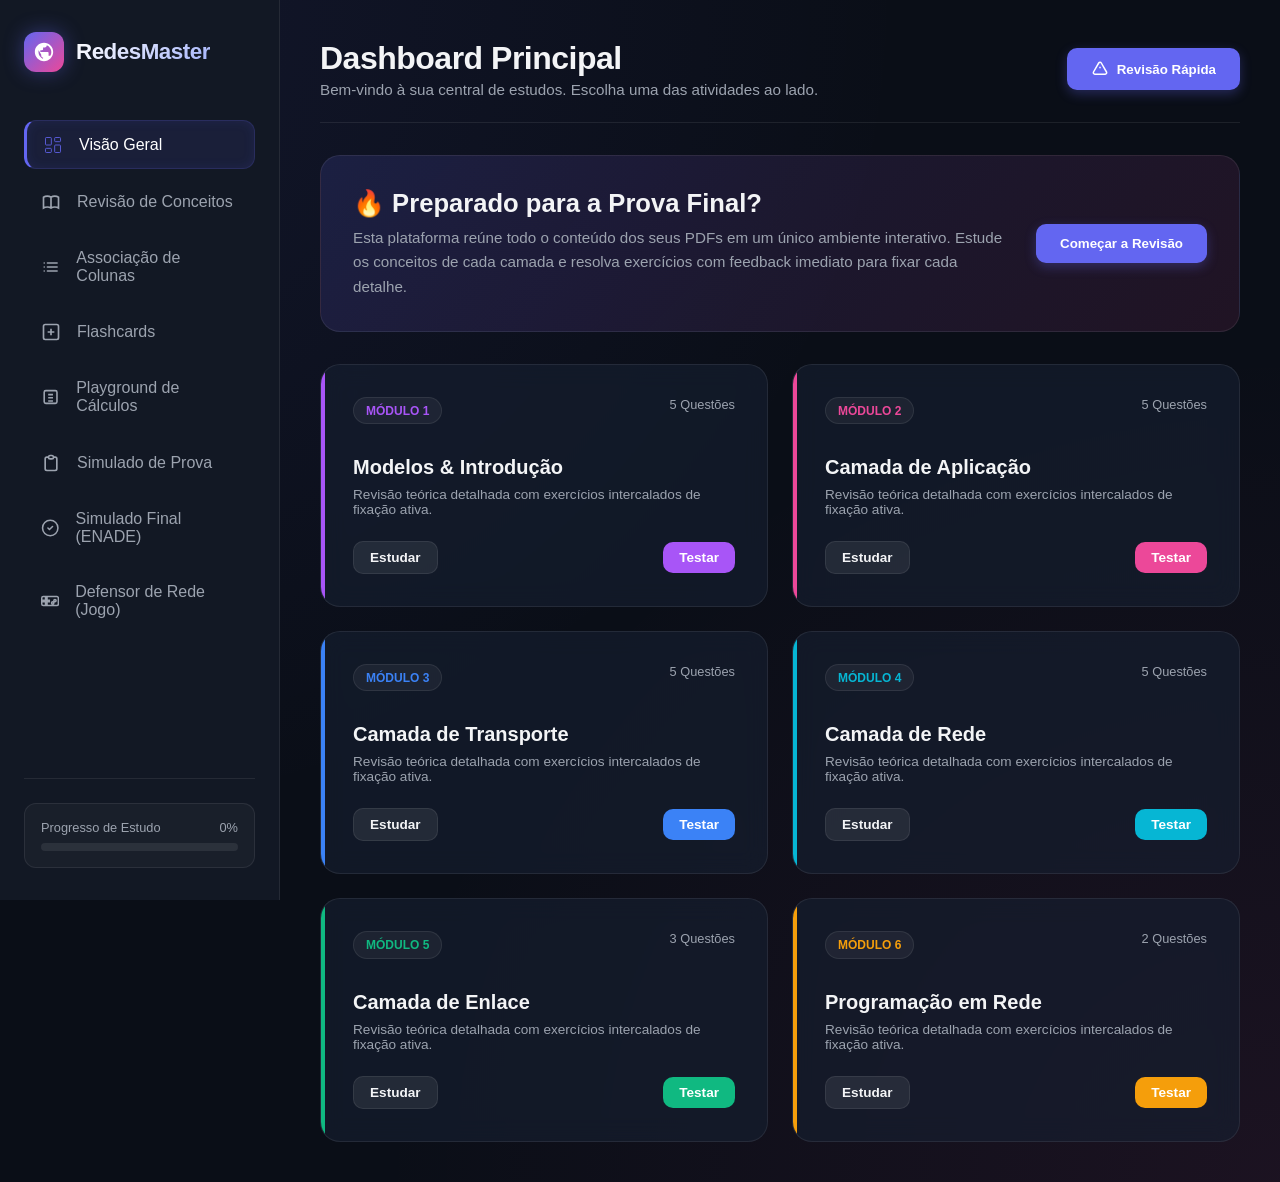
==== index.html @ 24c1bc9f "adicionando simulado e ajustando estrutura" ====
<!DOCTYPE html>
<html lang="pt-BR">
<head>
  <meta charset="UTF-8">
  <meta name="viewport" content="width=device-width, initial-scale=1.0">
  <meta http-equiv="Content-Security-Policy" content="default-src 'self'; script-src 'self' 'unsafe-inline'; style-src 'self' 'unsafe-inline' https://fonts.googleapis.com; font-src 'self' https://fonts.gstatic.com; img-src 'self' data:; connect-src 'self';">
  <title>RedesMaster - Plataforma de Revisão Final de Redes</title>
  <link rel="stylesheet" href="assets/css/styles.css">
</head>
<body>
  <div id="app-container">
    <!-- Sidebar Menu -->
    <aside>
      <div class="logo-container">
        <div class="logo-icon">
          <svg viewBox="0 0 24 24">
            <path d="M12 2C6.48 2 2 6.48 2 12s4.48 10 10 10 10-4.48 10-10S17.52 2 12 2zm1 17.93c-3.95-.49-7-3.85-7-7.93 0-.62.08-1.21.21-1.79L9 15v1c0 1.1.9 2 2 2v1.93zm6.9-2.54c-.26-.81-1-1.39-1.9-1.39h-1v-3c0-.55-.45-1-1-1H8v-2h2c.55 0 1-.45 1-1V7h2c1.1 0 2-.9 2-2v-.41c2.93 1.19 5 4.06 5 7.41 0 2.08-.8 3.97-2.1 5.39z"/>
          </svg>
        </div>
        <span class="logo-text">RedesMaster</span>
      </div>

      <nav>
        <a class="nav-item active" data-view="dashboard">
          <svg viewBox="0 0 24 24"><rect x="3" y="3" width="7" height="9" rx="1"/><rect x="14" y="3" width="7" height="5" rx="1"/><rect x="14" y="12" width="7" height="9" rx="1"/><rect x="3" y="16" width="7" height="5" rx="1"/></svg>
          Visão Geral
        </a>
        <a class="nav-item" data-view="concepts">
          <svg viewBox="0 0 24 24"><path d="M12 6.253v13m0-13C10.832 5.477 9.246 5 7.5 5S4.168 5.477 3 6.253v13C4.168 18.477 5.754 18 7.5 18s3.332.477 4.5 1.253m0-13C13.168 5.477 14.754 5 16.5 5c1.747 0 3.332.477 4.5 1.253v13C19.832 18.477 18.247 18 16.5 18c-1.746 0-3.332.477-4.5 1.253" stroke-width="2" stroke-linecap="round"/></svg>
          Revisão de Conceitos
        </a>
        <a class="nav-item" data-view="matching">
          <svg viewBox="0 0 24 24"><path d="M8 7h12M8 12h12M8 17h12M4 7h.01M4 12h.01M4 17h.01" stroke-width="2" stroke-linecap="round"/></svg>
          Associação de Colunas
        </a>
        <a class="nav-item" data-view="flashcards">
          <svg viewBox="0 0 24 24"><rect x="3" y="3" width="18" height="18" rx="2" stroke-width="2"/><path d="M12 8v8M8 12h8" stroke-width="2"/></svg>
          Flashcards
        </a>
        <a class="nav-item" data-view="calculators">
          <svg viewBox="0 0 24 24"><rect x="4" y="4" width="16" height="16" rx="2" stroke-width="2"/><path d="M9 9h6M9 13h6M9 17h6" stroke-width="2"/></svg>
          Playground de Cálculos
        </a>
        <a class="nav-item" data-view="simulado">
          <svg viewBox="0 0 24 24"><path d="M9 5H7a2 2 0 00-2 2v12a2 2 0 002 2h10a2 2 0 002-2V7a2 2 0 00-2-2h-2M9 5a2 2 0 002 2h2a2 2 0 002-2M9 5a2 2 0 012-2h2a2 2 0 012 2" stroke-width="2" stroke-linecap="round"/></svg>
          Simulado de Prova
        </a>
        <a class="nav-item" data-view="simulado-final">
          <svg viewBox="0 0 24 24" fill="none" stroke="currentColor" stroke-width="2" stroke-linecap="round" stroke-linejoin="round"><path d="M9 12l2 2 4-4"/><circle cx="12" cy="12" r="10"/></svg>
          Simulado Final (ENADE)
        </a>
        <a class="nav-item" data-view="game">
          <svg viewBox="0 0 24 24"><path d="M21 6H3c-1.1 0-2 .9-2 2v8c0 1.1.9 2 2 2h18c1.1 0 2-.9 2-2V8c0-1.1-.9-2-2-2zm-10 7H8v3H6v-3H3v-2h3V8h2v3h3v2zm4.5 3c-.83 0-1.5-.67-1.5-1.5s.67-1.5 1.5-1.5 1.5.67 1.5 1.5-.67 1.5-1.5 1.5zm3-3c-.83 0-1.5-.67-1.5-1.5s.67-1.5 1.5-1.5 1.5.67 1.5 1.5-.67 1.5-1.5 1.5z" stroke-width="2" stroke-linecap="round"/></svg>
          Defensor de Rede (Jogo)
        </a>
      </nav>

      <div class="sidebar-footer">
        <div class="progress-widget">
          <div class="progress-widget-header">
            <span>Progresso de Estudo</span>
            <span id="study-progress-text">0%</span>
          </div>
          <div class="progress-bar-bg">
            <div class="progress-bar-fill" id="study-progress-fill"></div>
          </div>
        </div>
      </div>
    </aside>

    <!-- Main Content Area -->
    <main>
      <!-- Header -->
      <header class="content-header">
        <div class="header-title">
          <h1 id="view-title">Dashboard Principal</h1>
          <p id="view-subtitle">Bem-vindo à sua central de estudos. Escolha uma das atividades ao lado.</p>
        </div>
        <div class="header-actions">
          <button class="btn" id="quick-quiz-btn">
            <svg style="width:18px;height:18px;fill:none;stroke:currentColor;stroke-width:2" viewBox="0 0 24 24"><path d="M12 9v2m0 4h.01m-6.938 4h13.856c1.54 0 2.502-1.667 1.732-3L13.732 4c-.77-1.333-2.694-1.333-3.464 0L3.34 16c-.77 1.333.192 3 1.732 3z"/></svg>
            Revisão Rápida
          </button>
        </div>
      </header>

      <!-- Dashboard View -->
      <section id="dashboard-view" class="view-section active">
        <div style="background: linear-gradient(135deg, rgba(99, 102, 241, 0.15), rgba(236, 72, 153, 0.1)); border: 1px solid rgba(255,255,255,0.08); padding: 2rem; border-radius: 20px; display: flex; align-items: center; justify-content: space-between; gap: 2rem; margin-bottom: 2rem;">
          <div>
            <h2 style="font-family:'Space Grotesk',sans-serif; margin-bottom:0.5rem; font-size:1.6rem">🔥 Preparado para a Prova Final?</h2>
            <p style="color:var(--text-muted); line-height:1.6; font-size:0.95rem">Esta plataforma reúne todo o conteúdo dos seus PDFs em um único ambiente interativo. Estude os conceitos de cada camada e resolva exercícios com feedback imediato para fixar cada detalhe.</p>
          </div>
          <button class="btn" onclick="app.switchView('concepts')" style="flex-shrink:0">Começar a Revisão</button>
        </div>

        <div class="modules-grid" id="dashboard-modules">
          <!-- Populated by JavaScript -->
        </div>
      </section>

      <!-- Concepts View -->
      <section id="concepts-view" class="view-section">
        <div class="review-container">
          <div class="review-toc">
            <div class="toc-title">
              <svg style="width:20px;height:20px;stroke:currentColor;fill:none;stroke-width:2" viewBox="0 0 24 24"><path d="M4 6h16M4 12h16M4 18h7"/></svg>
              Tópicos de Estudo
            </div>
            <div class="toc-list" id="concepts-toc-list">
              <!-- Populated by JavaScript -->
            </div>
          </div>
          <div class="review-content" id="concepts-content-area">
            <!-- Populated by JavaScript -->
          </div>
        </div>
      </section>

      <!-- Matching View -->
      <section id="matching-view" class="view-section">
        <div class="concept-block" style="margin-bottom: 2rem;">
          <h2 class="concept-title">Associação de Protocolos & Camadas</h2>
          <p style="color:var(--text-muted); margin-bottom:1rem; line-height:1.6">Teste seus conhecimentos correlacionando os protocolos à sua respectiva camada ou informação de porta. Clique em um protocolo na coluna da esquerda e, em seguida, na resposta correspondente na coluna da direita.</p>
          
          <div class="matching-board">
            <div class="matching-column" id="matching-left-col">
              <h4>Protocolo</h4>
              <!-- Populated by JavaScript -->
            </div>
            <div class="matching-column" id="matching-right-col">
              <h4>Camada / Informação</h4>
              <!-- Populated by JavaScript -->
            </div>
          </div>

          <div style="display:flex; justify-content:space-between; align-items:center; margin-top:2rem">
            <span id="matching-score" style="font-weight:600; color:var(--success)">Acertos: 0 / 9</span>
            <button class="btn btn-secondary" id="reset-matching-btn">Embaralhar & Reiniciar</button>
          </div>
        </div>
      </section>

      <!-- Flashcards View -->
      <section id="flashcards-view" class="view-section">
        <div class="flashcards-grid" id="flashcards-container">
          <!-- Populated by JavaScript -->
        </div>
      </section>

      <!-- Calculators View -->
      <section id="calculators-view" class="view-section">
        <div class="calculator-grid">
          <!-- Delay Calculator -->
          <div class="calc-card">
            <div class="calc-title">
              <svg viewBox="0 0 24 24"><circle cx="12" cy="12" r="10" stroke-width="2"/><path d="M12 6v6l4 2" stroke-width="2"/></svg>
              Cálculo de Atraso (Transmissão vs Propagação)
            </div>
            <p style="color:var(--text-muted); font-size:0.85rem">Ajuste os parâmetros abaixo para calcular o tempo total gasto para mover um pacote através de um link.</p>
            
            <div class="calc-form">
              <div class="form-group">
                <label class="form-label">Tamanho do Pacote (L)</label>
                <input type="number" id="calc-delay-L" class="form-control" value="1000">
                <select id="calc-delay-L-unit" class="form-control" style="margin-top:0.5rem">
                  <option value="bytes">Bytes</option>
                  <option value="bits">Bits</option>
                </select>
              </div>
              <div class="form-group">
                <label class="form-label">Velocidade de Transmissão (R)</label>
                <input type="number" id="calc-delay-R" class="form-control" value="10">
                <select id="calc-delay-R-unit" class="form-control" style="margin-top:0.5rem">
                  <option value="Mbps">Mbps (Megabits/s)</option>
                  <option value="Kbps">Kbps (Kilobits/s)</option>
                  <option value="bps">bps (bits/s)</option>
                </select>
              </div>
              <div class="form-group">
                <label class="form-label">Distância Física (d)</label>
                <input type="number" id="calc-delay-d" class="form-control" value="500">
                <select id="calc-delay-d-unit" class="form-control" style="margin-top:0.5rem">
                  <option value="km">Kilômetros (km)</option>
                  <option value="m">Metros (m)</option>
                </select>
              </div>
              <div class="form-group">
                <label class="form-label">Velocidade de Propagação (s)</label>
                <input type="number" id="calc-delay-s" class="form-control" value="200000">
                <select id="calc-delay-s-unit" class="form-control" style="margin-top:0.5rem">
                  <option value="km_s">km/s (ex: 200.000 para fibra)</option>
                  <option value="m_s">m/s (ex: 2.5 x 10^8)</option>
                </select>
              </div>
            </div>

            <div class="calc-results">
              <div class="calc-result-row">
                <span class="calc-result-label">Atraso de Transmissão (d_trans = L/R):</span>
                <span class="calc-result-value" id="res-dtrans">0.80 ms</span>
              </div>
              <div class="calc-result-row">
                <span class="calc-result-label">Atraso de Propagação (d_prop = d/s):</span>
                <span class="calc-result-value" id="res-dprop">2.50 ms</span>
              </div>
              <div class="calc-result-row" style="border-top:1.5px solid rgba(255,255,255,0.1); padding-top:0.75rem">
                <span class="calc-result-label" style="font-weight:600; color:#fff">Atraso Total Fim-a-Fim:</span>
                <span class="calc-result-value" id="res-dtotal" style="color:var(--color-accent); font-size:1.15rem">3.30 ms</span>
              </div>
            </div>
            
            <div class="calc-steps" id="delay-steps">
              <!-- Steps generated dynamically -->
            </div>
          </div>

          <!-- Subnetting Calculator -->
          <div class="calc-card">
            <div class="calc-title">
              <svg viewBox="0 0 24 24"><rect x="3" y="3" width="18" height="18" rx="2" stroke-width="2"/><path d="M7 7h10M7 12h10M7 17h10" stroke-width="2"/></svg>
              Calculadora de Sub-redes IPv4
            </div>
            <p style="color:var(--text-muted); font-size:0.85rem">Informe o endereço IP e a máscara CIDR para descobrir a faixa de IPs correspondente.</p>
            
            <div class="calc-form">
              <div class="form-group calc-form-full">
                <label class="form-label">Endereço IP (ex: 192.168.10.33 ou 200.223.226.70)</label>
                <input type="text" id="calc-subnet-ip" class="form-control" value="192.168.10.33">
              </div>
              <div class="form-group calc-form-full">
                <label class="form-label">Máscara de Sub-rede CIDR</label>
                <select id="calc-subnet-cidr" class="form-control">
                  <option value="30">/30 (255.255.255.252) - 2 Hosts Úteis</option>
                  <option value="29">/29 (255.255.255.248) - 6 Hosts Úteis</option>
                  <option value="28">/28 (255.255.255.240) - 14 Hosts Úteis</option>
                  <option value="27" selected>/27 (255.255.255.224) - 30 Hosts Úteis</option>
                  <option value="26">/26 (255.255.255.192) - 62 Hosts Úteis</option>
                  <option value="25">/25 (255.255.255.128) - 126 Hosts Úteis</option>
                  <option value="24">/24 (255.255.255.0) - 254 Hosts Úteis</option>
                  <option value="23">/23 (255.255.254.0) - 510 Hosts Úteis</option>
                  <option value="22">/22 (255.255.252.0) - 1022 Hosts Úteis</option>
                  <option value="16">/16 (255.255.0.0) - 65534 Hosts Úteis</option>
                  <option value="8">/8 (255.0.0.0) - 16777214 Hosts Úteis</option>
                </select>
              </div>
            </div>

            <div class="calc-results" id="subnet-results-container">
              <div class="calc-result-row">
                <span class="calc-result-label">Endereço de Rede:</span>
                <span class="calc-result-value" id="sub-res-net">192.168.10.32</span>
              </div>
              <div class="calc-result-row">
                <span class="calc-result-label">Máscara Decimal:</span>
                <span class="calc-result-value" id="sub-res-mask">255.255.255.224</span>
              </div>
              <div class="calc-result-row">
                <span class="calc-result-label">Primeiro Host Válido:</span>
                <span class="calc-result-value" id="sub-res-first">192.168.10.33</span>
              </div>
              <div class="calc-result-row">
                <span class="calc-result-label">Último Host Válido:</span>
                <span class="calc-result-value" id="sub-res-last">192.168.10.62</span>
              </div>
              <div class="calc-result-row">
                <span class="calc-result-label">Endereço de Broadcast:</span>
                <span class="calc-result-value" id="sub-res-broad" style="color:var(--error)">192.168.10.63</span>
              </div>
              <div class="calc-result-row">
                <span class="calc-result-label">Total de Hosts Úteis:</span>
                <span class="calc-result-value" id="sub-res-count" style="color:var(--success)">30</span>
              </div>
            </div>

            <div class="calc-steps" id="subnet-steps">
              <!-- Steps generated dynamically -->
            </div>
          </div>
        </div>
      </section>

      <!-- Simulado View -->
      <section id="simulado-view" class="view-section">
        <!-- Setup Screen -->
        <div id="simulado-setup" class="setup-container">
          <h2 class="setup-title">Configurar Simulado de Prova</h2>
          
          <div class="form-group">
            <label class="form-label">Tópico do Simulado</label>
            <select id="simulado-topic" class="form-control">
              <option value="all">Todas as Matérias (Aleatório)</option>
              <option value="1">Módulo 1: Modelos & Introdução</option>
              <option value="2">Módulo 2: Camada de Aplicação</option>
              <option value="3">Módulo 3: Camada de Transporte</option>
              <option value="4">Módulo 4: Camada de Rede</option>
              <option value="5">Módulo 5: Camada de Enlace</option>
              <option value="6">Módulo 6: Programação em Rede (Java)</option>
            </select>
          </div>

          <div class="form-group">
            <label class="form-label">Número de Questões</label>
            <select id="simulado-size" class="form-control">
              <option value="5">5 Questões (Rápido)</option>
              <option value="10" selected>10 Questões (Padrão)</option>
              <option value="15">15 Questões (Completo)</option>
              <option value="25">25 Questões (Exaustivo)</option>
            </select>
          </div>

          <button class="btn" id="start-simulado-btn" style="width: 100%; justify-content: center; margin-top: 1rem;">
            Iniciar Simulado
          </button>
        </div>

        <!-- Quiz Screen -->
        <div id="simulado-quiz-screen" class="quiz-wrapper" style="display: none;">
          <div class="quiz-header">
            <span id="quiz-progress-text">Questão 1 de 10</span>
            <div class="quiz-timer" id="quiz-timer">
              <svg style="width:18px;height:18px;fill:none;stroke:currentColor;stroke-width:2" viewBox="0 0 24 24"><circle cx="12" cy="12" r="10"/><path d="M12 6v6l4 2"/></svg>
              <span id="timer-display">00:00</span>
            </div>
          </div>

          <div class="question-card" id="quiz-question-card">
            <!-- Populated by JavaScript -->
          </div>

          <div class="quiz-footer">
            <button class="btn btn-secondary" id="quiz-prev-btn" style="visibility: hidden;">Anterior</button>
            <button class="btn" id="quiz-next-btn">Avançar</button>
          </div>
        </div>

        <!-- Result Screen -->
        <div id="simulado-result-screen" class="result-container" style="display: none;">
          <h2 style="font-family:'Space Grotesk',sans-serif">Resultado do Simulado</h2>
          
          <div class="score-circle" id="score-circle-element">
            <span class="score-number" id="score-percent">80%</span>
            <span class="score-label">Aproveitamento</span>
          </div>

          <div class="result-feedback" id="score-feedback-text">Excelente desempenho!</div>
          <p style="color:var(--text-muted)" id="score-details-text">Você acertou 8 de 10 questões em 04:32.</p>

          <div class="result-summary-grid">
            <div class="result-summary-card">
              <span>Acertos</span>
              <strong id="result-correct-count" style="color:var(--success)">8</strong>
            </div>
            <div class="result-summary-card">
              <span>Erros</span>
              <strong id="result-wrong-count" style="color:var(--error)">2</strong>
            </div>
          </div>

          <div style="display: flex; gap: 1rem; width: 100%; margin-top: 1.5rem">
            <button class="btn btn-secondary" id="restart-simulado-setup-btn" style="flex-grow: 1; justify-content: center;">Novo Simulado</button>
            <button class="btn" onclick="app.switchView('concepts')" style="flex-grow: 1; justify-content: center;">Revisar Tópicos</button>
          </div>
        </div>
      </section>

      <!-- Simulado Final (ENADE / POSCOMP) View -->
      <section id="simulado-final-view" class="view-section">
        <!-- Intro Screen -->
        <div id="simulado-final-intro" class="setup-container" style="max-width: 750px;">
          <h2 class="setup-title" style="color: var(--color-intro); font-family: 'Space Grotesk', sans-serif;">🏆 Simulado Final (ENADE / POSCOMP)</h2>
          <p style="color: var(--text-muted); line-height: 1.6; text-align: center; margin-bottom: 2rem;">
            Prepare-se para exames de alto nível com um simulado interativo de <b>40 questões objetivas</b> com cronômetro, navegação livre por painel lateral e gabarito comentado passo a passo extraído das fontes da disciplina.
          </p>
          <div style="background: rgba(255,255,255,0.03); border: 1px solid var(--border-glass); padding: 1.5rem; border-radius: 12px; margin-bottom: 2rem; font-size: 0.95rem; line-height: 1.6;">
            <b>Características do Simulado:</b>
            <ul style="margin-left: 1.5rem; margin-top: 0.5rem; display: flex; flex-direction: column; gap: 0.5rem;">
              <li>⏱️ <b>Sem Tempo Limite:</b> Resolva as questões no seu próprio ritmo.</li>
              <li>📌 <b>Navegação Livre:</b> Salte e navegue por qualquer questão através da grade de botões laterais.</li>
              <li>🔖 <b>Marcar para Revisão:</b> Sinalize dúvidas nas questões para retornar a elas antes de submeter o teste.</li>
              <li>📖 <b>Revisão de Gabarito:</b> Ao finalizar, tenha acesso à justificativa detalhada de cada uma das 40 questões.</li>
            </ul>
          </div>
          <button class="btn" id="start-simulado-final-btn" style="width: 100%; justify-content: center; font-size: 1.1rem; padding: 1rem;">
            Iniciar Simulado Completo
          </button>
        </div>

        <!-- Quiz Screen -->
        <div id="simulado-final-quiz-screen" class="quiz-wrapper" style="display: none; max-width: 1100px;">
          <div class="quiz-header">
            <span id="sf-quiz-progress-text">Questão 1 de 40</span>
            <div class="progress-bar-bg" style="width: 50%; height: 6px; margin: 0 1rem; flex-grow: 1;">
              <div class="progress-bar-fill" id="sf-quiz-progress-fill" style="width: 2.5%;"></div>
            </div>
            <div class="quiz-timer" id="sf-quiz-timer">
              <svg style="width:18px;height:18px;fill:none;stroke:currentColor;stroke-width:2" viewBox="0 0 24 24"><circle cx="12" cy="12" r="10"/><path d="M12 6v6l4 2"/></svg>
              <span id="sf-timer-display">00:00</span>
            </div>
          </div>

          <div style="display: grid; grid-template-columns: 1fr 280px; gap: 1.5rem; align-items: start;">
            <!-- Question Card -->
            <div class="question-card" id="sf-quiz-question-card" style="margin: 0;">
              <!-- Populated by JavaScript -->
            </div>

            <!-- Sidebar Navigation Grid -->
            <div style="background: var(--bg-card); border: 1px solid var(--border-glass); border-radius: 20px; padding: 1.5rem; backdrop-filter: blur(12px);">
              <h4 style="font-family:'Space Grotesk',sans-serif; font-size:0.95rem; margin-bottom:1rem; text-align:center; color: var(--text-muted);">Painel de Questões</h4>
              <div id="sf-question-grid" style="display: grid; grid-template-columns: repeat(5, 1fr); gap: 0.5rem;">
                <!-- Buttons 1 to 40 populated by JavaScript -->
              </div>
              <div style="margin-top: 1.5rem; font-size: 0.75rem; color: var(--text-muted); display: flex; flex-direction: column; gap: 0.4rem;">
                <div style="display:flex; align-items:center; gap:0.5rem;"><span style="width:12px; height:12px; border-radius:3px; background:rgba(255,255,255,0.03); border:1px solid var(--border-glass); display:inline-block;"></span> Não respondida</div>
                <div style="display:flex; align-items:center; gap:0.5rem;"><span style="width:12px; height:12px; border-radius:3px; background:var(--color-accent); display:inline-block;"></span> Respondida</div>
                <div style="display:flex; align-items:center; gap:0.5rem;"><span style="width:12px; height:12px; border-radius:3px; background:rgba(255,255,255,0.03); border:2px dashed var(--warning); display:inline-block;"></span> Marcada para Revisão</div>
              </div>
            </div>
          </div>

          <div class="quiz-footer">
            <button class="btn btn-secondary" id="sf-quiz-prev-btn">Anterior</button>
            <button class="btn btn-secondary" id="sf-quiz-flag-btn" style="border-color: var(--warning); color: var(--warning);">
              <svg style="width:18px;height:18px;fill:none;stroke:currentColor;stroke-width:2" viewBox="0 0 24 24"><path d="M3 21v-4m0 0V5a2 2 0 012-2h6.5l1 1H21v11h-7.5l-1-1H5v5" stroke-linecap="round"/></svg>
              Marcar Revisão
            </button>
            <button class="btn" id="sf-quiz-next-btn">Avançar</button>
          </div>
        </div>

        <!-- Result Screen -->
        <div id="simulado-final-result-screen" class="result-container" style="display: none; max-width: 700px;">
          <h2 style="font-family:'Space Grotesk',sans-serif">Resultado do Simulado Final</h2>
          
          <div class="score-circle" id="sf-score-circle-element">
            <span class="score-number" id="sf-score-percent">0%</span>
            <span class="score-label">Aproveitamento</span>
          </div>

          <div class="result-feedback" id="sf-score-feedback-text">-</div>
          <p style="color:var(--text-muted)" id="sf-score-details-text">-</p>

          <div class="result-summary-grid">
            <div class="result-summary-card">
              <span>Acertos</span>
              <strong id="sf-result-correct-count" style="color:var(--success)">0</strong>
            </div>
            <div class="result-summary-card">
              <span>Erros</span>
              <strong id="sf-result-wrong-count" style="color:var(--error)">0</strong>
            </div>
          </div>

          <div style="display: flex; gap: 1rem; width: 100%; margin-top: 1.5rem">
            <button class="btn btn-secondary" id="sf-restart-btn" style="flex-grow: 1; justify-content: center;">Refazer Simulado</button>
            <button class="btn" id="sf-review-btn" style="flex-grow: 1; justify-content: center;">Revisar Respostas</button>
          </div>
        </div>

        <!-- Review Screen -->
        <div id="simulado-final-review-screen" style="display: none; max-width: 900px; margin: 0 auto; display: flex; flex-direction: column; gap: 1.5rem;">
          <div style="display: flex; justify-content: space-between; align-items: center; background: var(--bg-card); border: 1px solid var(--border-glass); padding: 1.5rem; border-radius: 16px;">
            <div>
              <h3 style="font-family:'Space Grotesk',sans-serif;">Revisão de Respostas</h3>
              <p style="color: var(--text-muted); font-size: 0.85rem; margin-top: 0.25rem;">Veja o gabarito comentado completo de cada uma das questões.</p>
            </div>
            <button class="btn btn-secondary" id="sf-review-back-btn">Voltar aos Resultados</button>
          </div>
          
          <div id="sf-review-cards-container" style="display: flex; flex-direction: column; gap: 1.5rem;">
            <!-- Populated dynamically by JavaScript -->
          </div>
        </div>
      </section>

      <!-- Game View -->
      <section id="game-view" class="view-section">
        <!-- Start Screen -->
        <div id="game-start-screen" class="setup-container" style="max-width: 650px; text-align: center;">
          <h2 class="setup-title" style="color: var(--color-accent); font-family: 'Space Grotesk', sans-serif;">🛡️ Network Defender</h2>
          <p style="color: var(--text-muted); line-height: 1.6; margin-bottom: 1.5rem;">
            Você é o administrador do Firewall! Pacotes de dados descem pela rede com destino ao Servidor. Sua missão é proteger o servidor aplicando as <b>Diretivas de Segurança</b> ativas.
          </p>
          <div style="background: rgba(255,255,255,0.03); border: 1px solid var(--border-glass); padding: 1.25rem; border-radius: 12px; margin-bottom: 2rem; text-align: left; font-size: 0.9rem; line-height: 1.6;">
            <b>Como jogar:</b>
            <ul style="margin-left: 1.5rem; margin-top: 0.5rem;">
              <li>Fique atento à <b>Diretiva Ativa</b> no topo da tela.</li>
              <li><b>Clique (DROP)</b> nos pacotes que violam a diretiva (ex: Porta 25 errada ou IP de Classe A).</li>
              <li>Deixe os pacotes legítimos passarem livremente até o servidor no final da linha.</li>
              <li>Bloquear pacotes permitidos ou deixar passar pacotes proibidos danifica o Servidor (HP diminui!).</li>
            </ul>
          </div>
          <button class="btn" id="game-start-btn" style="width: 100%; justify-content: center; font-size: 1.1rem; padding: 1rem 2rem;">Iniciar Defesa</button>
        </div>

        <!-- Gameplay Screen -->
        <div id="game-play-screen" style="display: none;">
          <div class="game-directive-banner-card" style="margin-bottom: 1.5rem;">
            <div>
              <div class="game-directive-title" id="game-directive-banner">DIRETIVA ATIVA: Carregando...</div>
              <div style="color: var(--text-muted); font-size: 0.8rem; margin-top: 0.25rem;" id="game-directive-timer">Próxima diretiva em: 20s</div>
            </div>
            <button class="btn btn-secondary" id="game-sound-toggle" style="padding: 0.5rem 1rem; font-size: 0.85rem;">🔊 Som Ativo</button>
          </div>

          <div class="game-layout">
            <!-- Falling Lanes Viewport -->
            <div class="game-lanes-container" id="game-lanes">
              <!-- Dynamically populated with falling packet elements -->
            </div>

            <!-- Sidebar Stats Panel -->
            <div class="game-stats-panel">
              <div class="game-stats-header">Status do Firewall</div>
              
              <div class="game-stat-row">
                <span class="game-stat-label">Integridade do Servidor:</span>
                <div class="hp-container" id="game-hp-container">
                  <!-- Active HP Dots -->
                </div>
              </div>

              <div class="game-stat-row">
                <span class="game-stat-label">Pontuação:</span>
                <span class="game-stat-val" id="game-score-val" style="color: var(--success);">0</span>
              </div>

              <div class="game-stat-row">
                <span class="game-stat-label">Nível de Tráfego:</span>
                <span class="game-stat-val" id="game-level-val" style="color: var(--color-accent);">1</span>
              </div>

              <div class="game-banner" style="font-size: 0.75rem; text-align: left; padding: 0.75rem; line-height: 1.5;">
                ⚠️ <b>Atenção:</b> Bloquear tráfego legítimo causa perda de HP por negação de serviço (DoS)!
              </div>
            </div>
          </div>
        </div>

        <!-- Game Over Screen -->
        <div id="game-over-screen" class="result-container" style="display: none; max-width: 550px; text-align: center;">
          <h2 style="color: var(--error); font-family: 'Space Grotesk', sans-serif;">🚨 Firewall Comprometido</h2>
          <p style="color: var(--text-muted); line-height: 1.6;">O servidor sofreu danos críticos devido a falhas de filtragem de pacotes.</p>
          
          <div class="score-circle error" style="margin: 1.5rem auto;">
            <span class="score-number" id="game-final-score">0</span>
            <span class="score-label">Pontuação</span>
          </div>

          <div class="result-feedback">Nível de Tráfego Atingido: <span id="game-final-level" style="color: var(--color-accent);">1</span></div>
          
          <div style="display: flex; gap: 1rem; width: 100%; margin-top: 1.5rem;">
            <button class="btn" id="game-retry-btn" style="flex-grow: 1; justify-content: center;">Tentar Novamente</button>
            <button class="btn btn-secondary" onclick="app.switchView('dashboard')" style="flex-grow: 1; justify-content: center;">Voltar ao Dashboard</button>
          </div>
        </div>
      </section>
    </main>
  </div>

  <!-- Scripts -->
  <script src="assets/js/db.js"></script>
  <script src="assets/js/simulado_final_db.js"></script>
  <script src="assets/js/app.js"></script>
  <script src="assets/js/game.js"></script>
</body>
</html>
---- assets/css/styles.css ----
/* Stylesheet for RedesMaster Revision Application */
@import url('https://fonts.googleapis.com/css2?family=Poppins:wght@300;400;500;600;700&family=Space+Grotesk:wght@400;500;600;700&display=swap');

:root {
  --bg-primary: #0a0e17;
  --bg-secondary: #121824;
  --bg-card: rgba(22, 31, 49, 0.65);
  --bg-glass: rgba(18, 24, 36, 0.7);
  --border-glass: rgba(255, 255, 255, 0.08);
  --text-main: #f3f4f6;
  --text-muted: #9ca3af;
  --color-accent: #6366f1; /* Indigo */
  
  /* Layer Colors */
  --color-intro: #a855f7;  /* Purple */
  --color-app: #ec4899;    /* Pink */
  --color-trans: #3b82f6;  /* Blue */
  --color-net: #06b6d4;    /* Cyan */
  --color-link: #10b981;   /* Emerald */
  --color-java: #f59e0b;   /* Amber */
  
  --success: #10b981;
  --error: #ef4444;
  --warning: #f59e0b;
  --glow-shadow: 0 0 15px rgba(99, 102, 241, 0.35);
  
  --transition: all 0.3s cubic-bezier(0.4, 0, 0.2, 1);
}

* {
  box-sizing: border-box;
  margin: 0;
  padding: 0;
  scrollbar-width: thin;
  scrollbar-color: rgba(255, 255, 255, 0.15) transparent;
}

/* Scrollbar Customization */
::-webkit-scrollbar {
  width: 6px;
  height: 6px;
}
::-webkit-scrollbar-track {
  background: transparent;
}
::-webkit-scrollbar-thumb {
  background: rgba(255, 255, 255, 0.15);
  border-radius: 4px;
}
::-webkit-scrollbar-thumb:hover {
  background: rgba(255, 255, 255, 0.3);
}

body {
  font-family: 'Poppins', sans-serif;
  background-color: var(--bg-primary);
  color: var(--text-main);
  min-height: 100vh;
  overflow-x: hidden;
  background-image: 
    radial-gradient(at 0% 0%, rgba(99, 102, 241, 0.1) 0px, transparent 50%),
    radial-gradient(at 100% 100%, rgba(236, 72, 153, 0.08) 0px, transparent 50%);
}

#app-container {
  display: grid;
  grid-template-columns: 280px 1fr;
  min-height: 100vh;
}

/* Sidebar Menu */
aside {
  background-color: var(--bg-secondary);
  border-right: 1px solid var(--border-glass);
  display: flex;
  flex-direction: column;
  padding: 2rem 1.5rem;
  position: sticky;
  top: 0;
  height: 100vh;
  z-index: 10;
}

.logo-container {
  display: flex;
  align-items: center;
  gap: 0.75rem;
  margin-bottom: 3rem;
}

.logo-icon {
  width: 40px;
  height: 40px;
  background: linear-gradient(135deg, var(--color-accent), #ec4899);
  border-radius: 12px;
  display: flex;
  align-items: center;
  justify-content: center;
  box-shadow: 0 0 20px rgba(99, 102, 241, 0.4);
}

.logo-icon svg {
  width: 22px;
  height: 22px;
  fill: #fff;
}

.logo-text {
  font-family: 'Space Grotesk', sans-serif;
  font-weight: 700;
  font-size: 1.4rem;
  letter-spacing: -0.5px;
  background: linear-gradient(135deg, #fff, #a5b4fc);
  -webkit-background-clip: text;
  -webkit-text-fill-color: transparent;
}

nav {
  display: flex;
  flex-direction: column;
  gap: 0.5rem;
  flex-grow: 1;
}

.nav-item {
  display: flex;
  align-items: center;
  gap: 1rem;
  padding: 0.85rem 1rem;
  border-radius: 12px;
  color: var(--text-muted);
  text-decoration: none;
  cursor: pointer;
  font-weight: 500;
  transition: var(--transition);
  border: 1px solid transparent;
}

.nav-item svg {
  width: 20px;
  height: 20px;
  transition: var(--transition);
  stroke: var(--text-muted);
  fill: none;
}

.nav-item:hover, .nav-item.active {
  color: #fff;
  background-color: rgba(99, 102, 241, 0.1);
  border-color: rgba(99, 102, 241, 0.2);
}

.nav-item.active svg {
  stroke: var(--color-accent);
}

.nav-item.active {
  box-shadow: inset 0 0 12px rgba(99, 102, 241, 0.1);
  border-left: 3px solid var(--color-accent);
}

.sidebar-footer {
  margin-top: auto;
  padding-top: 1.5rem;
  border-top: 1px solid var(--border-glass);
}

.progress-widget {
  background: rgba(255, 255, 255, 0.03);
  padding: 1rem;
  border-radius: 12px;
  border: 1px solid var(--border-glass);
}

.progress-widget-header {
  display: flex;
  justify-content: space-between;
  font-size: 0.8rem;
  color: var(--text-muted);
  margin-bottom: 0.5rem;
}

.progress-bar-bg {
  height: 8px;
  background: rgba(255, 255, 255, 0.08);
  border-radius: 4px;
  overflow: hidden;
}

.progress-bar-fill {
  height: 100%;
  width: 0%;
  background: linear-gradient(90deg, var(--color-accent), #ec4899);
  border-radius: 4px;
  transition: width 0.8s cubic-bezier(0.4, 0, 0.2, 1);
}

/* Main Content Area */
main {
  padding: 2.5rem;
  max-width: 1200px;
  width: 100%;
  margin: 0 auto;
  display: flex;
  flex-direction: column;
  gap: 2rem;
  overflow-y: auto;
}

header.content-header {
  display: flex;
  justify-content: space-between;
  align-items: center;
  padding-bottom: 1.5rem;
  border-bottom: 1px solid var(--border-glass);
}

.header-title h1 {
  font-family: 'Space Grotesk', sans-serif;
  font-size: 2rem;
  font-weight: 700;
  letter-spacing: -0.5px;
}

.header-title p {
  color: var(--text-muted);
  font-size: 0.95rem;
  margin-top: 0.25rem;
}

.btn {
  background-color: var(--color-accent);
  color: #fff;
  border: none;
  padding: 0.75rem 1.5rem;
  border-radius: 10px;
  font-weight: 600;
  font-family: inherit;
  cursor: pointer;
  transition: var(--transition);
  display: inline-flex;
  align-items: center;
  gap: 0.5rem;
  box-shadow: 0 4px 12px rgba(99, 102, 241, 0.3);
}

.btn:hover {
  background-color: #4f46e5;
  transform: translateY(-2px);
  box-shadow: 0 6px 16px rgba(99, 102, 241, 0.45);
}

.btn:active {
  transform: translateY(0);
}

.btn-secondary {
  background-color: rgba(255, 255, 255, 0.08);
  border: 1px solid var(--border-glass);
  box-shadow: none;
  color: var(--text-main);
}

.btn-secondary:hover {
  background-color: rgba(255, 255, 255, 0.15);
  border-color: rgba(255, 255, 255, 0.2);
  box-shadow: none;
}

/* Sections View Layout */
.view-section {
  display: none;
  animation: fadeIn 0.4s ease-out;
}

.view-section.active {
  display: block;
}

@keyframes fadeIn {
  from { opacity: 0; transform: translateY(10px); }
  to { opacity: 1; transform: translateY(0); }
}

/* Modules Dashboard Grid */
.modules-grid {
  display: grid;
  grid-template-columns: repeat(auto-fit, minmax(320px, 1fr));
  gap: 1.5rem;
}

.module-card {
  background: var(--bg-card);
  border: 1px solid var(--border-glass);
  border-radius: 20px;
  padding: 2rem;
  display: flex;
  flex-direction: column;
  justify-content: space-between;
  gap: 1.5rem;
  backdrop-filter: blur(12px);
  transition: var(--transition);
  position: relative;
  overflow: hidden;
}

.module-card::before {
  content: '';
  position: absolute;
  top: 0;
  left: 0;
  width: 4px;
  height: 100%;
  background-color: var(--module-color, var(--color-accent));
}

.module-card:hover {
  transform: translateY(-5px);
  border-color: rgba(255, 255, 255, 0.15);
  box-shadow: 0 10px 25px rgba(0, 0, 0, 0.2);
}

.module-header {
  display: flex;
  justify-content: space-between;
  align-items: flex-start;
}

.module-badge {
  background-color: rgba(255, 255, 255, 0.05);
  border: 1px solid var(--border-glass);
  padding: 0.35rem 0.75rem;
  border-radius: 30px;
  font-size: 0.75rem;
  font-weight: 600;
  color: var(--module-color);
  text-transform: uppercase;
}

.module-info h3 {
  font-family: 'Space Grotesk', sans-serif;
  font-size: 1.25rem;
  font-weight: 600;
  margin-top: 0.5rem;
}

.module-info p {
  color: var(--text-muted);
  font-size: 0.85rem;
  margin-top: 0.5rem;
}

.module-footer {
  display: flex;
  justify-content: space-between;
  align-items: center;
  margin-top: auto;
}

.module-quiz-indicator {
  font-size: 0.8rem;
  color: var(--text-muted);
}

/* Review Mode (Study & Quizzes) */
.review-container {
  display: grid;
  grid-template-columns: 320px 1fr;
  gap: 2rem;
}

.review-toc {
  background: var(--bg-card);
  border: 1px solid var(--border-glass);
  border-radius: 16px;
  padding: 1.5rem;
  height: fit-content;
  position: sticky;
  top: 100px;
}

.toc-title {
  font-family: 'Space Grotesk', sans-serif;
  font-size: 1.1rem;
  font-weight: 600;
  margin-bottom: 1.5rem;
  display: flex;
  align-items: center;
  gap: 0.5rem;
}

.toc-list {
  display: flex;
  flex-direction: column;
  gap: 0.5rem;
}

.toc-item {
  padding: 0.75rem 1rem;
  border-radius: 10px;
  color: var(--text-muted);
  cursor: pointer;
  transition: var(--transition);
  font-size: 0.9rem;
}

.toc-item:hover, .toc-item.active {
  background: rgba(255, 255, 255, 0.05);
  color: #fff;
}

.toc-item.active {
  border-left: 3px solid var(--active-color, var(--color-accent));
}

.review-content {
  display: flex;
  flex-direction: column;
  gap: 2.5rem;
}

.concept-block {
  background: var(--bg-card);
  border: 1px solid var(--border-glass);
  border-radius: 20px;
  padding: 2.5rem;
  backdrop-filter: blur(12px);
  position: relative;
}

.concept-title {
  font-family: 'Space Grotesk', sans-serif;
  font-size: 1.6rem;
  margin-bottom: 1.5rem;
  padding-bottom: 0.75rem;
  border-bottom: 1px solid var(--border-glass);
}

.concept-text {
  line-height: 1.8;
  font-size: 1rem;
  color: #e5e7eb;
}

.concept-text p {
  margin-bottom: 1rem;
}

.concept-text ul {
  margin-left: 1.5rem;
  margin-bottom: 1rem;
}

.concept-text li {
  margin-bottom: 0.5rem;
}

.concept-text b {
  color: #fff;
  font-weight: 600;
}

/* Interleaved mini quizzes */
.mini-quiz {
  margin-top: 2.5rem;
  background: rgba(255, 255, 255, 0.02);
  border: 1px solid rgba(255, 255, 255, 0.05);
  border-radius: 14px;
  padding: 1.5rem;
}

.mini-quiz-header {
  font-family: 'Space Grotesk', sans-serif;
  font-size: 0.9rem;
  text-transform: uppercase;
  letter-spacing: 0.5px;
  color: var(--active-color, var(--color-accent));
  margin-bottom: 0.75rem;
  font-weight: 600;
}

.question-text {
  font-size: 1.05rem;
  font-weight: 500;
  margin-bottom: 1.25rem;
}

.options-list {
  display: flex;
  flex-direction: column;
  gap: 0.75rem;
}

.option-btn {
  background: rgba(255, 255, 255, 0.03);
  border: 1px solid var(--border-glass);
  padding: 0.85rem 1.25rem;
  border-radius: 10px;
  color: var(--text-main);
  text-align: left;
  font-family: inherit;
  font-size: 0.95rem;
  cursor: pointer;
  transition: var(--transition);
}

.option-btn:hover {
  background: rgba(255, 255, 255, 0.08);
  border-color: rgba(255, 255, 255, 0.15);
}

.option-btn.correct {
  background: rgba(16, 185, 129, 0.15) !important;
  border-color: var(--success) !important;
  color: #a7f3d0;
}

.option-btn.wrong {
  background: rgba(239, 68, 68, 0.15) !important;
  border-color: var(--error) !important;
  color: #fca5a5;
}

.explanation-block {
  margin-top: 1rem;
  padding: 1rem;
  background: rgba(255, 255, 255, 0.04);
  border-left: 3px solid var(--color-accent);
  border-radius: 4px 8px 8px 4px;
  font-size: 0.9rem;
  line-height: 1.6;
  animation: fadeIn 0.3s ease-out;
}

/* Simulation Area (Quizzes) */
.setup-container {
  max-width: 600px;
  margin: 2rem auto;
  background: var(--bg-card);
  border: 1px solid var(--border-glass);
  border-radius: 20px;
  padding: 2.5rem;
  backdrop-filter: blur(12px);
}

.setup-title {
  font-family: 'Space Grotesk', sans-serif;
  font-size: 1.5rem;
  margin-bottom: 2rem;
  text-align: center;
}

.form-group {
  margin-bottom: 1.5rem;
}

.form-label {
  display: block;
  font-size: 0.9rem;
  font-weight: 500;
  color: var(--text-muted);
  margin-bottom: 0.5rem;
}

select.form-control, input.form-control {
  width: 100%;
  padding: 0.85rem 1rem;
  background: rgba(255, 255, 255, 0.03);
  border: 1px solid var(--border-glass);
  border-radius: 10px;
  color: #fff;
  font-family: inherit;
  font-size: 0.95rem;
  outline: none;
  transition: var(--transition);
}

select.form-control:focus, input.form-control:focus {
  border-color: var(--color-accent);
  box-shadow: 0 0 10px rgba(99, 102, 241, 0.2);
}

select.form-control option {
  background: var(--bg-secondary);
  color: #fff;
}

/* Quiz Interface */
.quiz-wrapper {
  max-width: 800px;
  margin: 0 auto;
  display: flex;
  flex-direction: column;
  gap: 1.5rem;
}

.quiz-header {
  display: flex;
  justify-content: space-between;
  align-items: center;
  background: var(--bg-card);
  padding: 1rem 1.5rem;
  border-radius: 12px;
  border: 1px solid var(--border-glass);
  font-size: 0.9rem;
}

.quiz-timer {
  font-family: 'Space Grotesk', sans-serif;
  font-weight: 600;
  font-size: 1.1rem;
  color: var(--warning);
  display: flex;
  align-items: center;
  gap: 0.5rem;
}

.question-card {
  background: var(--bg-card);
  border: 1px solid var(--border-glass);
  border-radius: 20px;
  padding: 2.5rem;
  backdrop-filter: blur(12px);
}

.question-badge {
  display: inline-block;
  padding: 0.25rem 0.75rem;
  border-radius: 30px;
  font-size: 0.75rem;
  font-weight: 600;
  background: rgba(99, 102, 241, 0.1);
  color: var(--color-accent);
  margin-bottom: 1.5rem;
  text-transform: uppercase;
}

/* Input styles for calculations / open questions */
.calculation-input-container {
  display: flex;
  gap: 1rem;
  margin-bottom: 1.5rem;
}

.calculation-input {
  flex-grow: 1;
  font-size: 1.1rem;
}

.quiz-footer {
  display: flex;
  justify-content: space-between;
}

/* Result Dashboard Screen */
.result-container {
  text-align: center;
  max-width: 600px;
  margin: 0 auto;
  background: var(--bg-card);
  border: 1px solid var(--border-glass);
  border-radius: 20px;
  padding: 3rem;
  backdrop-filter: blur(12px);
  display: flex;
  flex-direction: column;
  align-items: center;
  gap: 1.5rem;
}

.score-circle {
  width: 150px;
  height: 150px;
  border-radius: 50%;
  border: 8px solid var(--border-glass);
  display: flex;
  flex-direction: column;
  justify-content: center;
  align-items: center;
  margin: 1rem 0;
  position: relative;
  box-shadow: 0 0 25px rgba(0, 0, 0, 0.3);
}

.score-circle.success {
  border-color: var(--success);
  box-shadow: 0 0 25px rgba(16, 185, 129, 0.2);
}

.score-circle.warning {
  border-color: var(--warning);
  box-shadow: 0 0 25px rgba(245, 158, 11, 0.2);
}

.score-circle.error {
  border-color: var(--error);
  box-shadow: 0 0 25px rgba(239, 68, 68, 0.2);
}

.score-number {
  font-family: 'Space Grotesk', sans-serif;
  font-size: 3rem;
  font-weight: 700;
}

.score-label {
  font-size: 0.8rem;
  color: var(--text-muted);
  text-transform: uppercase;
}

.result-feedback {
  font-family: 'Space Grotesk', sans-serif;
  font-size: 1.4rem;
  font-weight: 600;
}

.result-summary-grid {
  display: grid;
  grid-template-columns: 1fr 1fr;
  gap: 1rem;
  width: 100%;
  margin-top: 1rem;
}

.result-summary-card {
  background: rgba(255, 255, 255, 0.03);
  border: 1px solid var(--border-glass);
  padding: 1rem;
  border-radius: 12px;
}

.result-summary-card span {
  display: block;
  font-size: 0.8rem;
  color: var(--text-muted);
}

.result-summary-card strong {
  font-size: 1.2rem;
  font-weight: 600;
}

/* Columns Matching (Correlations UI) */
.matching-board {
  display: grid;
  grid-template-columns: 1fr 1fr;
  gap: 2rem;
  margin: 1.5rem 0;
}

.matching-column {
  display: flex;
  flex-direction: column;
  gap: 0.75rem;
}

.matching-column h4 {
  font-family: 'Space Grotesk', sans-serif;
  font-size: 1rem;
  margin-bottom: 0.5rem;
  color: var(--text-muted);
  text-align: center;
}

.matching-card {
  background: rgba(255, 255, 255, 0.03);
  border: 1px solid var(--border-glass);
  padding: 0.9rem 1.2rem;
  border-radius: 12px;
  cursor: pointer;
  transition: var(--transition);
  display: flex;
  justify-content: space-between;
  align-items: center;
  position: relative;
  font-weight: 500;
}

.matching-card:hover {
  background: rgba(255, 255, 255, 0.06);
  border-color: rgba(255, 255, 255, 0.15);
}

.matching-card.selected {
  background: rgba(99, 102, 241, 0.15);
  border-color: var(--color-accent);
  box-shadow: 0 0 10px rgba(99, 102, 241, 0.2);
}

.matching-card.matched {
  background: rgba(16, 185, 129, 0.1) !important;
  border-color: rgba(16, 185, 129, 0.3) !important;
  color: rgba(255, 255, 255, 0.5);
  cursor: default;
  pointer-events: none;
}

.matching-badge {
  background: rgba(255, 255, 255, 0.05);
  border: 1px solid var(--border-glass);
  padding: 0.2rem 0.5rem;
  border-radius: 6px;
  font-size: 0.7rem;
  color: var(--text-muted);
}

.matching-card.matched .matching-badge {
  background: rgba(16, 185, 129, 0.15);
  border-color: var(--success);
  color: #a7f3d0;
}

/* Flashcards View */
.flashcards-grid {
  display: grid;
  grid-template-columns: repeat(auto-fit, minmax(280px, 1fr));
  gap: 1.5rem;
}

.flashcard {
  perspective: 1000px;
  height: 200px;
  cursor: pointer;
}

.flashcard-inner {
  position: relative;
  width: 100%;
  height: 100%;
  text-align: center;
  transition: transform 0.6s cubic-bezier(0.4, 0, 0.2, 1);
  transform-style: preserve-3d;
}

.flashcard.flipped .flashcard-inner {
  transform: rotateY(180deg);
}

.flashcard-front, .flashcard-back {
  position: absolute;
  width: 100%;
  height: 100%;
  -webkit-backface-visibility: hidden;
  backface-visibility: hidden;
  border-radius: 20px;
  border: 1px solid var(--border-glass);
  display: flex;
  flex-direction: column;
  justify-content: center;
  align-items: center;
  padding: 1.5rem;
  box-shadow: 0 4px 15px rgba(0, 0, 0, 0.1);
  backdrop-filter: blur(12px);
}

.flashcard-front {
  background: var(--bg-card);
  color: #fff;
  font-family: 'Space Grotesk', sans-serif;
  font-weight: 600;
  font-size: 1.3rem;
  border-top: 4px solid var(--color-accent);
}

.flashcard-back {
  background: #1e293b;
  color: var(--text-main);
  transform: rotateY(180deg);
  font-size: 0.9rem;
  line-height: 1.6;
}

.card-hint {
  font-size: 0.75rem;
  color: var(--text-muted);
  position: absolute;
  bottom: 1rem;
  text-transform: uppercase;
}

/* Calculators View Layout */
.calculator-grid {
  display: grid;
  grid-template-columns: repeat(auto-fit, minmax(480px, 1fr));
  gap: 2rem;
}

.calc-card {
  background: var(--bg-card);
  border: 1px solid var(--border-glass);
  border-radius: 20px;
  padding: 2.5rem;
  backdrop-filter: blur(12px);
  display: flex;
  flex-direction: column;
  gap: 1.5rem;
}

.calc-title {
  font-family: 'Space Grotesk', sans-serif;
  font-size: 1.4rem;
  font-weight: 600;
  margin-bottom: 0.5rem;
  display: flex;
  align-items: center;
  gap: 0.75rem;
}

.calc-title svg {
  width: 24px;
  height: 24px;
  stroke: var(--color-accent);
  fill: none;
}

.calc-form {
  display: grid;
  grid-template-columns: 1fr 1fr;
  gap: 1rem;
}

.calc-form-full {
  grid-column: span 2;
}

.calc-results {
  margin-top: 1rem;
  background: rgba(255, 255, 255, 0.02);
  border: 1px solid var(--border-glass);
  border-radius: 12px;
  padding: 1.5rem;
  display: flex;
  flex-direction: column;
  gap: 1rem;
}

.calc-result-row {
  display: flex;
  justify-content: space-between;
  align-items: center;
  padding-bottom: 0.5rem;
  border-bottom: 1px solid rgba(255, 255, 255, 0.05);
}

.calc-result-row:last-child {
  border-bottom: none;
  padding-bottom: 0;
}

.calc-result-label {
  font-size: 0.85rem;
  color: var(--text-muted);
}

.calc-result-value {
  font-family: 'Space Grotesk', sans-serif;
  font-weight: 600;
  color: #fff;
}

.calc-steps {
  margin-top: 1rem;
  padding: 1rem;
  background: rgba(0, 0, 0, 0.2);
  border-radius: 8px;
  font-family: monospace;
  font-size: 0.85rem;
  color: #38bdf8;
  white-space: pre-wrap;
  border-left: 2px solid var(--color-accent);
}

/* Animations and Responsive */
@media (max-width: 1024px) {
  #app-container {
    grid-template-columns: 1fr;
  }
  aside {
    display: none; /* In a real app we'd build a drawer, but we focus on desktop for user review dashboard */
  }
}

/* ==========================================================================
   Network Defender Mini-Game Styles
   ========================================================================== */

.game-layout {
  display: grid;
  grid-template-columns: 1fr 280px;
  gap: 1.5rem;
  margin-top: 1rem;
}

.game-lanes-container {
  background: radial-gradient(circle at center, #111827 0%, #030712 100%);
  border: 2px solid var(--border-glass);
  border-radius: 20px;
  height: 520px;
  position: relative;
  overflow: hidden;
  box-shadow: inset 0 0 40px rgba(0, 0, 0, 0.8), 0 10px 20px rgba(0, 0, 0, 0.4);
}

/* Cybernetic Grid Background */
.game-lanes-container::before {
  content: '';
  position: absolute;
  top: 0;
  left: 0;
  width: 100%;
  height: 100%;
  background-image: 
    linear-gradient(rgba(255, 255, 255, 0.02) 1px, transparent 1px),
    linear-gradient(90deg, rgba(255, 255, 255, 0.02) 1px, transparent 1px);
  background-size: 40px 40px;
  pointer-events: none;
}

.game-packet {
  position: absolute;
  width: 76px;
  height: 76px;
  background: rgba(18, 24, 38, 0.85);
  border: 2.5px solid var(--packet-color, var(--color-accent));
  border-radius: 50%;
  display: flex;
  flex-direction: column;
  justify-content: center;
  align-items: center;
  cursor: pointer;
  user-select: none;
  box-shadow: 0 0 16px var(--packet-color), inset 0 0 8px rgba(255, 255, 255, 0.05);
  transition: transform 0.1s ease;
  z-index: 5;
  backdrop-filter: blur(4px);
}

.game-packet:hover {
  transform: scale(1.1);
  box-shadow: 0 0 25px var(--packet-color);
}

.game-packet:active {
  transform: scale(0.95);
}

.packet-proto {
  font-family: 'Space Grotesk', sans-serif;
  font-weight: 700;
  font-size: 0.8rem;
  letter-spacing: -0.2px;
  color: #fff;
  text-shadow: 0 2px 4px rgba(0,0,0,0.5);
}

.packet-detail {
  font-size: 0.65rem;
  color: var(--text-muted);
  font-weight: 500;
}

/* Firewalls lower server safety line */
.game-lanes-container::after {
  content: 'LINHA DE SEGURANÇA DO SERVIDOR';
  position: absolute;
  bottom: 45px;
  left: 0;
  width: 100%;
  text-align: center;
  color: rgba(239, 68, 68, 0.2);
  font-size: 0.65rem;
  font-weight: 600;
  letter-spacing: 2px;
  border-top: 1px dashed rgba(239, 68, 68, 0.25);
  padding-top: 4px;
  pointer-events: none;
}

/* Sidebar Info Panel */
.game-stats-panel {
  background: var(--bg-card);
  border: 1px solid var(--border-glass);
  border-radius: 20px;
  padding: 1.5rem;
  display: flex;
  flex-direction: column;
  gap: 1.5rem;
  height: fit-content;
  backdrop-filter: blur(12px);
}

.game-stats-header {
  font-family: 'Space Grotesk', sans-serif;
  font-size: 1.1rem;
  font-weight: 600;
  border-bottom: 1px solid var(--border-glass);
  padding-bottom: 0.5rem;
}

.game-stat-row {
  display: flex;
  justify-content: space-between;
  align-items: center;
}

.game-stat-label {
  font-size: 0.8rem;
  color: var(--text-muted);
}

.game-stat-val {
  font-family: 'Space Grotesk', sans-serif;
  font-size: 1.2rem;
  font-weight: 700;
}

/* HP indicators */
.hp-container {
  display: flex;
  gap: 0.5rem;
}

.hp-dot {
  width: 12px;
  height: 12px;
  border-radius: 50%;
  background: rgba(255, 255, 255, 0.1);
  border: 1px solid var(--border-glass);
  transition: var(--transition);
}

.hp-dot.active {
  background: var(--error);
  box-shadow: 0 0 10px var(--error);
  border-color: #fca5a5;
}

/* Game over display */
.game-banner {
  background: rgba(239, 68, 68, 0.1);
  border: 1.5px solid rgba(239, 68, 68, 0.25);
  border-radius: 12px;
  padding: 1rem;
  text-align: center;
  color: var(--error);
  font-weight: 600;
  font-size: 0.9rem;
}

/* Explosion Particles */
.game-particle {
  position: absolute;
  width: 6px;
  height: 6px;
  border-radius: 50%;
  pointer-events: none;
  animation: particleExplode 0.6s cubic-bezier(0.25, 0.46, 0.45, 0.94) forwards;
  z-index: 10;
}

/* Directive Announcement Bar */
.game-directive-banner-card {
  background: rgba(255, 255, 255, 0.02);
  border: 1px solid var(--border-glass);
  padding: 1.25rem 2rem;
  border-radius: 16px;
  display: flex;
  justify-content: space-between;
  align-items: center;
  gap: 2rem;
}

.game-directive-title {
  font-family: 'Space Grotesk', sans-serif;
  font-size: 1.25rem;
  font-weight: 700;
  color: var(--color-accent);
}

/* Animations */
@keyframes particleExplode {
  0% {
    transform: translate(0, 0) scale(1);
    opacity: 1;
  }
  100% {
    transform: translate(var(--dx), var(--dy)) scale(0);
    opacity: 0;
  }
}

@keyframes pulseGlow {
  0%, 100% {
    transform: scale(1);
    text-shadow: 0 0 8px rgba(99, 102, 241, 0.2);
  }
  50% {
    transform: scale(1.02);
    text-shadow: 0 0 15px rgba(99, 102, 241, 0.6);
  }
}

.damage-shake {
  animation: damageShake 0.4s cubic-bezier(.36,.07,.19,.97) both;
  border-color: rgba(239, 68, 68, 0.4);
}

@keyframes damageShake {
  10%, 90% { transform: translate3d(-1px, 0, 0); }
  20%, 80% { transform: translate3d(2px, 0, 0); }
  30%, 50%, 70% { transform: translate3d(-4px, 0, 0); }
  40%, 60% { transform: translate3d(4px, 0, 0); }
}
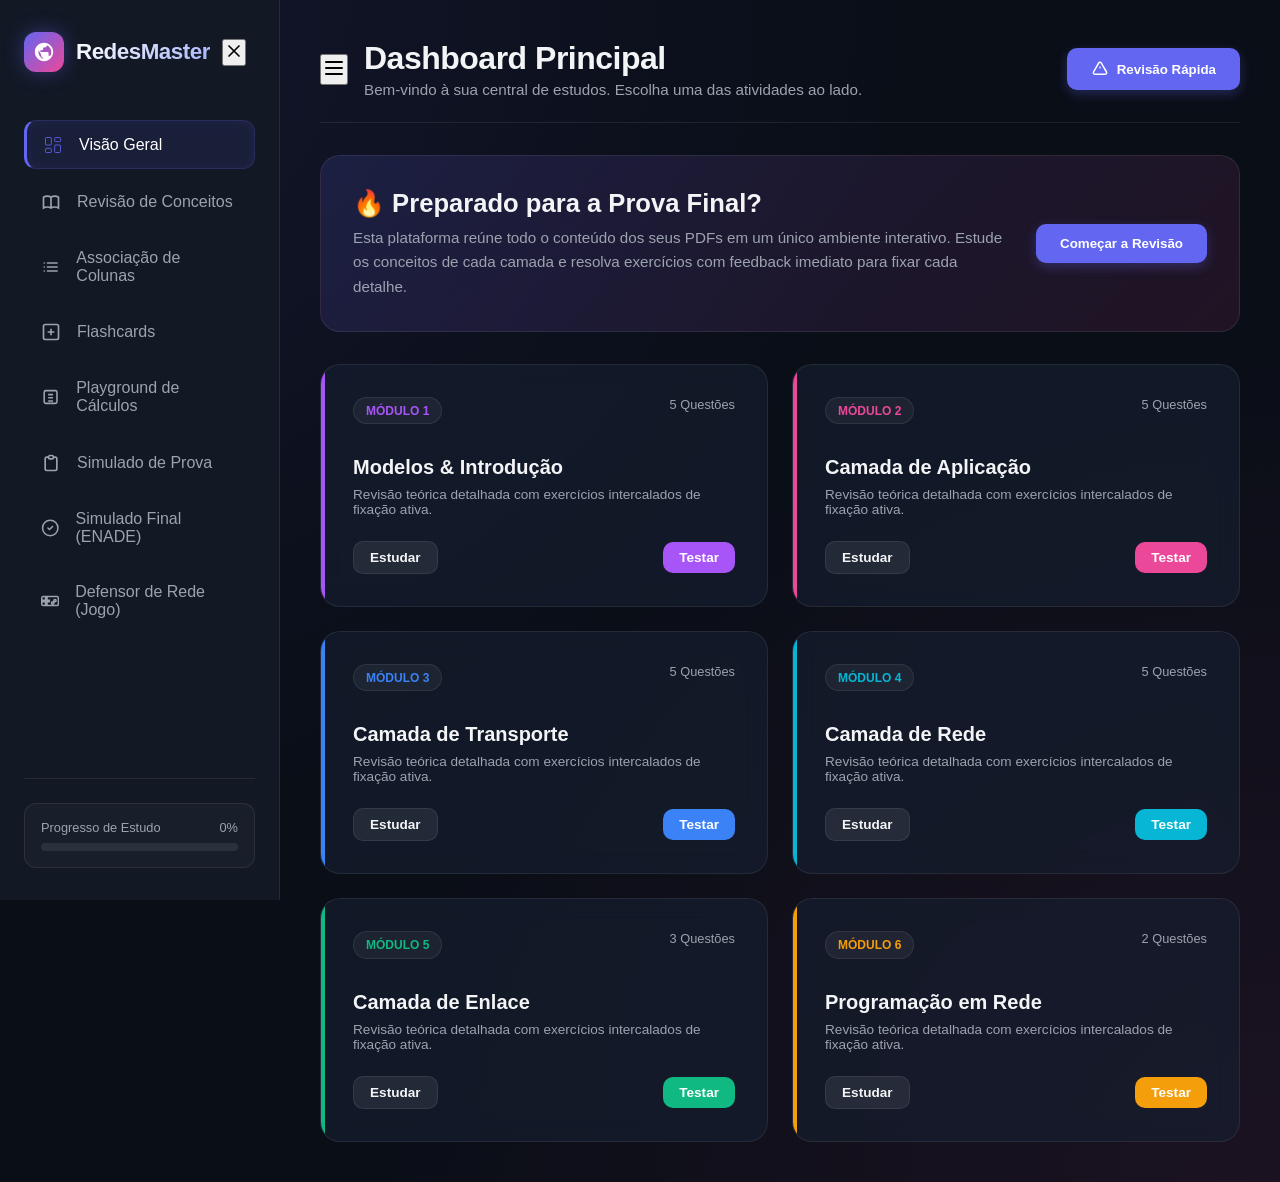
==== commit 392f5212: "ajustando responsividade" ====
--- a/index.html
+++ b/index.html
@@ -18,6 +18,11 @@
           </svg>
         </div>
         <span class="logo-text">RedesMaster</span>
+        <button class="sidebar-close-btn" id="menu-close-btn" aria-label="Fechar menu">
+          <svg viewBox="0 0 24 24" style="width:20px;height:20px;fill:none;stroke:currentColor;stroke-width:2">
+            <path d="M6 18L18 6M6 6l12 12" stroke-linecap="round"/>
+          </svg>
+        </button>
       </div>
 
       <nav>
@@ -72,9 +77,16 @@
     <main>
       <!-- Header -->
       <header class="content-header">
-        <div class="header-title">
-          <h1 id="view-title">Dashboard Principal</h1>
-          <p id="view-subtitle">Bem-vindo à sua central de estudos. Escolha uma das atividades ao lado.</p>
+        <div style="display: flex; align-items: center; gap: 1rem;">
+          <button class="hamburger-btn" id="menu-toggle-btn" aria-label="Abrir menu">
+            <svg viewBox="0 0 24 24" style="width:24px;height:24px;fill:none;stroke:currentColor;stroke-width:2">
+              <path d="M4 6h16M4 12h16M4 18h16" stroke-linecap="round"/>
+            </svg>
+          </button>
+          <div class="header-title">
+            <h1 id="view-title">Dashboard Principal</h1>
+            <p id="view-subtitle">Bem-vindo à sua central de estudos. Escolha uma das atividades ao lado.</p>
+          </div>
         </div>
         <div class="header-actions">
           <button class="btn" id="quick-quiz-btn">
@@ -556,8 +568,8 @@
           </div>
         </div>
       </section>
-    </main>
   </div>
+  <div id="sidebar-overlay" class="sidebar-overlay"></div>
 
   <!-- Scripts -->
   <script src="assets/js/db.js"></script>
